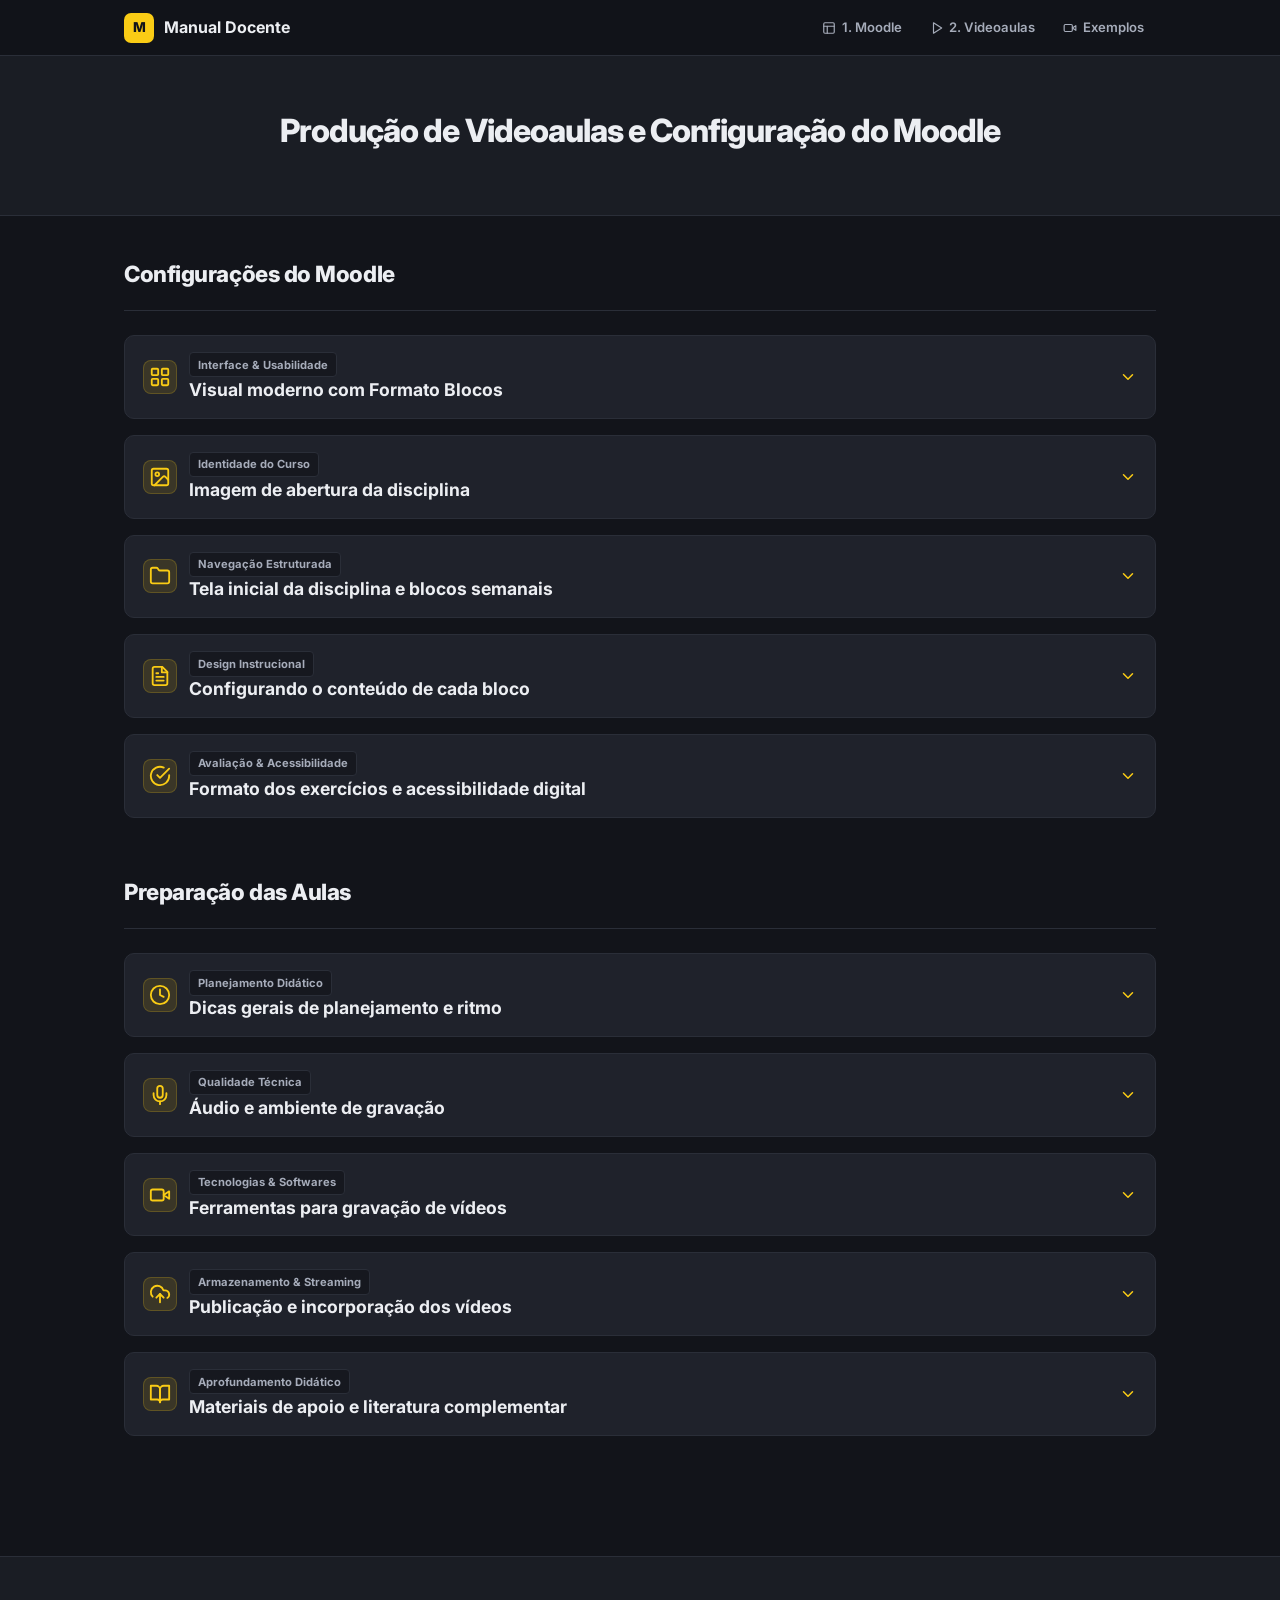
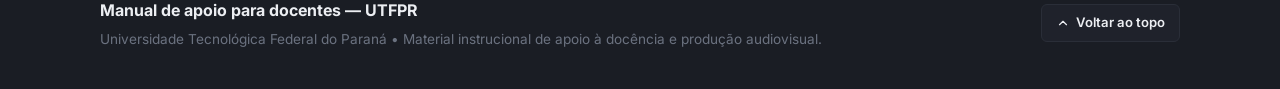
==== index.html @ f30272db "Add files via upload" ====
<!DOCTYPE html>
<html lang="pt-BR">
<head>
  <meta charset="UTF-8">
  <meta name="viewport" content="width=device-width, initial-scale=1.0">
  <title>Manual de Produção de Videoaulas e Configuração do Moodle</title>
  <link rel="preconnect" href="https://fonts.googleapis.com">
  <link href="https://fonts.googleapis.com/css2?family=Inter:wght@400;500;600;700;800&display=swap" rel="stylesheet">
  <link rel="stylesheet" href="style.css">
</head>
<body>

  <div id="progress-bar" aria-hidden="true"></div>

  <!-- Cabeçalho -->
  <header class="site-header">
    <div class="nav-container">
      <a href="#inicio" class="brand-mark">
        <div class="brand-logo-icon" aria-hidden="true">M</div>
        <span>Manual Docente</span>
      </a>
      <nav class="nav-links" aria-label="Navegação do manual">
        <a href="#secao-moodle" class="nav-btn">
          <svg width="14" height="14" viewBox="0 0 24 24" fill="none" stroke="currentColor" stroke-width="2" stroke-linecap="round" stroke-linejoin="round"><rect width="18" height="18" x="3" y="3" rx="2"/><path d="M3 9h18"/><path d="M9 21V9"/></svg>
          1. Moodle
        </a>
        <a href="#secao-aulas" class="nav-btn">
          <svg width="14" height="14" viewBox="0 0 24 24" fill="none" stroke="currentColor" stroke-width="2" stroke-linecap="round" stroke-linejoin="round"><polygon points="6 3 20 12 6 21 6 3"/></svg>
          2. Videoaulas
        </a>
        <a href="#exemplos-videos" class="nav-btn">
          <svg width="14" height="14" viewBox="0 0 24 24" fill="none" stroke="currentColor" stroke-width="2" stroke-linecap="round" stroke-linejoin="round"><path d="m22 8-6 4 6 4V8Z"/><rect width="14" height="12" x="2" y="6" rx="2"/></svg>
          Exemplos
        </a>
      </nav>
    </div>
  </header>

  <!-- Hero -->
  <section id="inicio" class="manual-hero">
    <div class="hero-inner">
      <h1 class="manual-title">Produção de Videoaulas e Configuração do Moodle</h1>
    </div>
  </section>

  <!-- Conteúdo Principal -->
  <main class="main-content">

    <!-- SEÇÃO 1: CONFIGURAÇÕES DO MOODLE -->
    <section id="secao-moodle" class="section-block">
      <header class="section-header">
        <div>
          <div class="section-title-wrap">
            <h2 class="section-title">Configurações do Moodle</h2>
          </div>
        </div>
      </header>

      <div class="cards-stack">

        <!-- Item 1.1 -->
        <article class="guideline-card" data-search="visual moderno formato blocos configurações cores layout">
          <div class="card-top">
            <div class="card-icon-box">
              <svg width="22" height="22" viewBox="0 0 24 24" fill="none" stroke="currentColor" stroke-width="2" stroke-linecap="round" stroke-linejoin="round"><rect width="7" height="7" x="3" y="3" rx="1"/><rect width="7" height="7" x="14" y="3" rx="1"/><rect width="7" height="7" x="14" y="14" rx="1"/><rect width="7" height="7" x="3" y="14" rx="1"/></svg>
            </div>
            <div class="card-header-text">
              <div class="card-meta-line">
                <span class="card-badge">Interface & Usabilidade</span>
              </div>
              <h3 class="card-heading">Visual moderno com Formato Blocos</h3>
            </div>
          </div>
          <div class="image-pair">
            <img src="moodle0a.png" alt="Exemplo de visual moderno da disciplina em formato de blocos">
            <img src="moodle0b.png" alt="Exemplo de organização visual moderna em blocos">
          </div>
          <p class="card-body-text">
            Para uma apresentação contemporânea e visualmente equilibrada, adote o formato de navegação modular por blocos temáticos:
          </p>
          <div class="breadcrumb-path">
            <span>Configurações</span>
            <span class="arrow">→</span>
            <span>Formato do Curso</span>
            <span class="arrow">→</span>
            <span>Caixa de seleção "Formato"</span>
            <span class="arrow">→</span>
            <span class="highlight-param">Formato Blocos</span>
          </div>
          <p class="card-body-text">
            Nessa tela, é possível definir a <strong>paleta de cores dos blocos</strong>, alinhando a estética à identidade visual da instituição ou área do conhecimento.
          </p>
          <img src="fortatoBlocos1.png" alt="Configuração do formato em blocos no Moodle" class="card-image">
        </article>

        <!-- Item 1.2 -->
        <article class="guideline-card" data-search="imagem abertura disciplina 720x420 pixels capa enquadramento descrição">
          <div class="card-top">
            <div class="card-icon-box">
              <svg width="22" height="22" viewBox="0 0 24 24" fill="none" stroke="currentColor" stroke-width="2" stroke-linecap="round" stroke-linejoin="round"><rect width="18" height="18" x="3" y="3" rx="2"/><circle cx="9" cy="9" r="2"/><path d="m21 15-3.086-3.086a2 2 0 0 0-2.828 0L6 21"/></svg>
            </div>
            <div class="card-header-text">
              <div class="card-meta-line">
                <span class="card-badge">Identidade do Curso</span>
              </div>
              <h3 class="card-heading">Imagem de abertura da disciplina</h3>
            </div>
          </div>
          <p class="card-body-text">
            No menu <strong>Configurações</strong>, escolha uma imagem de abertura representativa, que identificará a disciplina na listagem geral de cursos e no painel do estudante.
          </p>
          <div class="breadcrumb-path">
            <span>Menu Configurações</span>
            <span class="arrow">→</span>
            <span>Descrição</span>
            <span class="arrow">→</span>
            <span class="highlight-param">Imagem do Curso</span>
          </div>
          <p class="card-body-text">
            <strong>Dimensão de referência:</strong> <span class="highlight-param">720 × 420 pixels</span>.
          </p>
          <img src="aberturaDisciplina2.png" alt="Configuração da imagem de abertura da disciplina" class="card-image">
          <img src="descricao3.png" alt="Campo de descrição com upload de imagem" class="card-image">
          <div class="callout-box info">
            <svg class="callout-icon" width="16" height="16" viewBox="0 0 24 24" fill="none" stroke="currentColor" stroke-width="2" stroke-linecap="round" stroke-linejoin="round"><circle cx="12" cy="12" r="10"/><path d="M12 16v-4"/><path d="M12 8h.01"/></svg>
            <div>
              Após o upload, acesse a tela de entrada/painel geral de cursos para validar o enquadramento, proporção e corte visual em diferentes tamanhos de tela.
            </div>
          </div>
        </article>

        <!-- Item 1.3 -->
        <article class="guideline-card" data-search="tela inicial disciplina modo edição bloco 360x266 pixels cinza cronograma semanal">
          <div class="card-top">
            <div class="card-icon-box">
              <svg width="22" height="22" viewBox="0 0 24 24" fill="none" stroke="currentColor" stroke-width="2" stroke-linecap="round" stroke-linejoin="round"><path d="M4 20h16a2 2 0 0 0 2-2V8a2 2 0 0 0-2-2h-7.93a2 2 0 0 1-1.66-.9l-.82-1.2A2 2 0 0 0 7.93 3H4a2 2 0 0 0-2 2v13c0 1.1.9 2 2 2Z"/></svg>
            </div>
            <div class="card-header-text">
              <div class="card-meta-line">
                <span class="card-badge">Navegação Estruturada</span>
              </div>
              <h3 class="card-heading">Tela inicial da disciplina e blocos semanais</h3>
            </div>
          </div>
          <p class="card-body-text">
            Acessada pelo menu <strong>"Curso"</strong> com o <strong>modo de edição habilitado</strong>. Ao clicar na imagem ao lado do bloco, é possível selecionar um ícone pré-existente ou carregar uma arte própria via <em>"Carregar uma nova Imagem"</em>.
          </p>
          <ul class="card-body-text" style="padding-left: 1.25rem;">
            <li><strong>Dimensões para capas dos blocos:</strong> cada bloco aceita imagem customizada (<span class="highlight-param">360 × 266 pixels</span>).</li>
            <li><strong>Nomenclatura personalizada:</strong> substituir o título padrão ("Bloco 1") pelo nome do tópico (ex.: <em>Instruções Iniciais</em>, <em>Comandos Básicos</em>).</li>
          </ul>
          <img src="imagemBloco4.png" alt="Edição individual de um bloco com imagem customizada" class="card-image">
          <img src="imagemBlocosPadrao5.png" alt="Visão padrão dos blocos com imagens temáticas" class="card-image">
          <img src="imagemPrincipalInterna6.png" alt="Imagem principal interna configurada no bloco" class="card-image">
          <div class="callout-box success">
            <svg class="callout-icon" width="16" height="16" viewBox="0 0 24 24" fill="none" stroke="currentColor" stroke-width="2" stroke-linecap="round" stroke-linejoin="round"><path d="M12 22c5.523 0 10-4.477 10-10S17.523 2 12 2 2 6.477 2 12s4.477 10 10 10z"/><path d="m9 12 2 2 4-4"/></svg>
            <div>
              <strong>Visualização sob a ótica do aluno:</strong> com modo de edição desativado, blocos com liberação temporal futura aparecem em <strong>tons de cinza</strong>. Conforme as semanas avançam, o bloco torna-se colorido e disponível.
            </div>
          </div>
        </article>

        <!-- Item 1.4 -->
        <article class="guideline-card" data-search="configurando conteúdo editar bloco vídeo da semana incorporado">
          <div class="card-top">
            <div class="card-icon-box">
              <svg width="22" height="22" viewBox="0 0 24 24" fill="none" stroke="currentColor" stroke-width="2" stroke-linecap="round" stroke-linejoin="round"><path d="M14.5 2H6a2 2 0 0 0-2 2v16a2 2 0 0 0 2 2h12a2 2 0 0 0 2-2V7.5L14.5 2z"/><polyline points="14 2 14 8 20 8"/><line x1="16" x2="8" y1="13" y2="13"/><line x1="16" x2="8" y1="17" y2="17"/><line x1="10" x2="8" y1="9" y2="9"/></svg>
            </div>
            <div class="card-header-text">
              <div class="card-meta-line">
                <span class="card-badge">Design Instrucional</span>
              </div>
              <h3 class="card-heading">Configurando o conteúdo de cada bloco</h3>
            </div>
          </div>
          <p class="card-body-text">
            A inclusão de recursos e atividades segue o fluxo consolidado, acionado pelo menu <strong>"Editar Bloco"</strong>.
          </p>
          <p class="card-body-text">
            <strong>Exemplo recomendado:</strong> inserir o vídeo principal da semana com uma síntese introdutória clara. Ao clicar, o vídeo é reproduzido diretamente no ambiente.
          </p>
          <img src="configDisciplina7.png" alt="Configuração do conteúdo interno de um bloco" class="card-image">
          <div class="callout-box info">
            <svg class="callout-icon" width="16" height="16" viewBox="0 0 24 24" fill="none" stroke="currentColor" stroke-width="2" stroke-linecap="round" stroke-linejoin="round"><circle cx="12" cy="12" r="10"/><path d="M12 16v-4"/><path d="M12 8h.01"/></svg>
            <div>
              <em>Observação:</em> este modelo de organização visual é uma sugestão de design instrucional testada e validada, podendo ser adaptada às particularidades de cada ementa.
            </div>
          </div>
        </article>

        <!-- Item 1.5 -->
        <article class="guideline-card" data-search="formato exercícios correção automática acessibilidade leitores tela arrastar soltar múltipla escolha">
          <div class="card-top">
            <div class="card-icon-box">
              <svg width="22" height="22" viewBox="0 0 24 24" fill="none" stroke="currentColor" stroke-width="2" stroke-linecap="round" stroke-linejoin="round"><path d="M22 11.08V12a10 10 0 1 1-5.93-9.14"/><polyline points="22 4 12 14.01 9 11.01"/></svg>
            </div>
            <div class="card-header-text">
              <div class="card-meta-line">
                <span class="card-badge">Avaliação & Acessibilidade</span>
              </div>
              <h3 class="card-heading">Formato dos exercícios e acessibilidade digital</h3>
            </div>
          </div>
          <p class="card-body-text">
            Em turmas com elevado número de estudantes, <strong>questões com correção automática</strong> do Moodle otimizam o feedback formativo. Diversifique a tipologia:
          </p>
          <ul class="card-body-text" style="padding-left: 1.25rem;">
            <li>Múltipla escolha e resposta única;</li>
            <li>Preenchimento de lacunas e completar palavras-chave;</li>
            <li>Associação de colunas e arrastar/soltar no texto ou imagem.</li>
          </ul>
          <img src="formatoExerc8a.png" alt="Exemplo de exercício com múltipla escolha" class="card-image">
          <img src="formatoExerc8b.png" alt="Exemplo de exercício arrastar e soltar" class="card-image">
          <img src="formatoExerc8c.png" alt="Exemplo de exercício com acessibilidade" class="card-image">
          <div class="callout-box warning">
            <svg class="callout-icon" width="16" height="16" viewBox="0 0 24 24" fill="none" stroke="currentColor" stroke-width="2" stroke-linecap="round" stroke-linejoin="round"><path d="m21.73 18-8-14a2 2 0 0 0-3.48 0l-8 14A2 2 0 0 0 4 21h16a2 2 0 0 0 1.73-3Z"/><line x1="12" x2="12" y1="9" y2="13"/><line x1="12" x2="12.01" y1="17" y2="17"/></svg>
            <div>
              <strong>Atenção à acessibilidade (WCAG):</strong> leitores de tela (NVDA, JAWS) não operam adequadamente com <em>"arrastar e soltar"</em>. Para inclusão total, <strong>disponibilize sempre uma versão equivalente em múltipla escolha</strong>.
            </div>
          </div>
        </article>

      </div>
    </section>

    <!-- SEÇÃO 2: PREPARAÇÃO DAS AULAS -->
    <section id="secao-aulas" class="section-block">
      <header class="section-header">
        <div>
          <div class="section-title-wrap alt">
            <h2 class="section-title">Preparação das Aulas</h2>
          </div>
        </div>
      </header>

      <div class="cards-stack">

        <!-- Item 2.1 -->
        <article class="guideline-card" data-search="dicas gerais roteiro vídeos curtos 4 a 10 minutos 1 hora semanal avaliação duas tentativas">
          <div class="card-top">
            <div class="card-icon-box teal">
              <svg width="22" height="22" viewBox="0 0 24 24" fill="none" stroke="currentColor" stroke-width="2" stroke-linecap="round" stroke-linejoin="round"><circle cx="12" cy="12" r="10"/><polyline points="12 6 12 12 16 14"/></svg>
            </div>
            <div class="card-header-text">
              <div class="card-meta-line">
                <span class="card-badge">Planejamento Didático</span>
              </div>
              <h3 class="card-heading">Dicas gerais de planejamento e ritmo</h3>
            </div>
          </div>
          <p class="card-body-text">
            O sucesso da videoaula decorre da clareza da mensagem e do respeito ao tempo cognitivo do aluno:
          </p>
          <ul class="card-body-text" style="padding-left: 1.25rem;">
            <li><strong>Roteirização prévia:</strong> elabore um roteiro sintético com os tópicos-chave antes de gravar.</li>
            <li><strong>Fracionamento (microlearning):</strong> blocos curtos de <span class="highlight-param">4 a 10 minutos</span> cada.</li>
            <li><strong>Teto semanal:</strong> evite ultrapassar <strong>1 hora total de vídeo por semana</strong>. Volumes exagerados geram sobrecarga e abandono.</li>
            <li><strong>Estratégia avaliativa:</strong> <em>Atividades Semanais (AS)</em> ao longo das 8 ou 9 semanas, com <span class="highlight-param">duas tentativas</span>.</li>
          </ul>
          <div class="callout-box warning">
            <svg class="callout-icon" width="16" height="16" viewBox="0 0 24 24" fill="none" stroke="currentColor" stroke-width="2" stroke-linecap="round" stroke-linejoin="round"><circle cx="12" cy="12" r="10"/><line x1="12" x2="12" y1="8" y2="12"/><line x1="12" x2="12.01" y1="16" y2="16"/></svg>
            <div>
              <strong>Perfil pós-graduação:</strong> construa enunciados objetivos, sem "pegadinhas". Avaliações excessivamente punitivas elevam a evasão.
            </div>
          </div>
        </article>

        <!-- Item 2.2 -->
        <article class="guideline-card" data-search="áudio ambiente gravação microfone ruído eco teste legibilidade velocidade fala">
          <div class="card-top">
            <div class="card-icon-box teal">
              <svg width="22" height="22" viewBox="0 0 24 24" fill="none" stroke="currentColor" stroke-width="2" stroke-linecap="round" stroke-linejoin="round"><path d="M12 2a3 3 0 0 0-3 3v7a3 3 0 0 0 6 0V5a3 3 0 0 0-3-3Z"/><path d="M19 10v2a7 7 0 0 1-14 0v-2"/><line x1="12" x2="12" y1="19" y2="22"/></svg>
            </div>
            <div class="card-header-text">
              <div class="card-meta-line">
                <span class="card-badge">Qualidade Técnica</span>
              </div>
              <h3 class="card-heading">Áudio e ambiente de gravação</h3>
            </div>
          </div>
          <p class="card-body-text">
            O <strong>áudio é o elemento mais crítico</strong>: recursos visuais simples com voz cristalina oferecem excelente aprendizado, enquanto imagem em alta resolução com áudio ruidoso torna a aula improdutiva.
          </p>
          <div class="callout-box info">
            <svg class="callout-icon" width="16" height="16" viewBox="0 0 24 24" fill="none" stroke="currentColor" stroke-width="2" stroke-linecap="round" stroke-linejoin="round"><polyline points="9 11 12 14 22 4"/><path d="M21 12v7a2 2 0 0 1-2 2H5a2 2 0 0 1-2-2V5a2 2 0 0 1 2-2h11"/></svg>
            <div>
              <strong>Protocolo do Vídeo de Teste (1 min):</strong> antes de gravar, faça um teste e avalie com fones:
              <div style="margin-top: 0.4rem; display: flex; flex-wrap: wrap; gap: 0.35rem;">
                <span class="card-badge">Volume da voz</span>
                <span class="card-badge">Ausência de ruídos</span>
                <span class="card-badge">Sensibilidade do mic</span>
                <span class="card-badge">Legibilidade do código</span>
                <span class="card-badge">Tamanho das fontes</span>
                <span class="card-badge">Resolução</span>
                <span class="card-badge">Velocidade da fala</span>
              </div>
            </div>
          </div>
          <p class="card-body-text" style="margin-top: 0.85rem;">
            Escolha locais silenciosos, evitando cômodos vazios com eco. Um bom <strong>microfone dedicado</strong> eleva expressivamente a qualidade.
          </p>
        </article>

        <!-- Item 2.3 -->
        <article class="guideline-card" data-search="ferramentas gravação obs studio loom clipchamp zoom videoscribe exemplos vídeos youtube">
          <div class="card-top">
            <div class="card-icon-box teal">
              <svg width="22" height="22" viewBox="0 0 24 24" fill="none" stroke="currentColor" stroke-width="2" stroke-linecap="round" stroke-linejoin="round"><path d="m22 8-6 4 6 4V8Z"/><rect width="14" height="12" x="2" y="6" rx="2"/></svg>
            </div>
            <div class="card-header-text">
              <div class="card-meta-line">
                <span class="card-badge">Tecnologias & Softwares</span>
              </div>
              <h3 class="card-heading">Ferramentas para gravação de vídeos</h3>
            </div>
          </div>
          <p class="card-body-text">
            <strong>OBS Studio (Recomendação Principal):</strong> solução padrão da indústria para gravação de alta performance — tela, webcam com recorte e áudio sincronizados. Software <em>livre, gratuito e multiplataforma</em>.
          </p>
          <p class="card-body-text"><strong>Alternativas úteis:</strong></p>
          <ul class="card-body-text" style="padding-left: 1.25rem;">
            <li><strong>Loom:</strong> gravações curtas e compartilhamento rápido via link;</li>
            <li><strong>Clipchamp:</strong> gravação direta de tela e edição ágil (Windows);</li>
            <li><strong>Zoom / MS Teams:</strong> gravações pontuais usando salas individuais;</li>
            <li><strong>VideoScribe:</strong> animações didáticas no formato "whiteboard".</li>
          </ul>

          <!-- Sub-bloco: Exemplos de Vídeos -->
          <div id="exemplos-videos" class="video-subblock">
            <div class="video-subblock-header">
              <h4 class="video-subblock-title">
                <svg width="18" height="18" viewBox="0 0 24 24" fill="none" stroke="currentColor" stroke-width="2" stroke-linecap="round" stroke-linejoin="round"><polygon points="23 7 16 12 23 17 23 7"/><rect width="15" height="14" x="1" y="5" rx="2"/></svg>
                Exemplos de Vídeos
              </h4>
              <span class="card-badge">Demonstrações no YouTube</span>
            </div>

            <div class="video-grid">
              <div class="video-card">
                <div class="video-embed">
                  <video src="Exemplo de aula com OBS Studio.mp4" poster="maxresdefault.webp" controls preload="metadata"></video>
                </div>
                <div class="video-card-body">
                  <div>
                    <h5 class="video-card-name">Exemplo de vídeo criado com o OBS</h5>
                    <p class="video-card-desc">Demonstração de captura simultânea de slides, câmera em primeiro plano e áudio equalizado.</p>
                  </div>
                </div>
              </div>

              <div class="video-card">
                <div class="video-embed">
                  <video src="DL - M01 - A02 - Problema e EstruturaG.mp4" poster="I-NET-Icon-MoodleSize4_jro.png" controls preload="metadata"></video>
                </div>
                <div class="video-card-body">
                  <div>
                    <h5 class="video-card-name">Exemplo de vídeo criado com VideoScribe</h5>
                    <p class="video-card-desc">Animações didáticas no formato "whiteboard" produzidas com o VideoScribe.</p>
                  </div>
                </div>
              </div>
            </div>
          </div>
        </article>

        <!-- Item 2.4 -->
        <article class="guideline-card" data-search="publicação vídeos moodle 128 mb youtube não listado incorporar embed títulos padronizados">
          <div class="card-top">
            <div class="card-icon-box teal">
              <svg width="22" height="22" viewBox="0 0 24 24" fill="none" stroke="currentColor" stroke-width="2" stroke-linecap="round" stroke-linejoin="round"><path d="M4 14.899A7 7 0 1 1 15.71 8h1.79a4.5 4.5 0 0 1 2.5 8.242"/><path d="M12 12v9"/><path d="m16 16-4-4-4 4"/></svg>
            </div>
            <div class="card-header-text">
              <div class="card-meta-line">
                <span class="card-badge">Armazenamento & Streaming</span>
              </div>
              <h3 class="card-heading">Publicação e incorporação dos vídeos</h3>
            </div>
          </div>
          <p class="card-body-text">Duas vias complementares de armazenamento:</p>
          <ul class="card-body-text" style="padding-left: 1.25rem;">
            <li><strong>Diretamente no Moodle:</strong> arquivos <span class="highlight-param">.mp4</span> com limite de até <span class="highlight-param">128 MB</span>.</li>
            <li><strong>No YouTube (conta institucional):</strong> configure a visibilidade como <span class="highlight-param">"Não listado"</span> (Unlisted). O vídeo fica restrito a quem possuir o link.</li>
          </ul>
          <div class="callout-box success">
            <svg class="callout-icon" width="16" height="16" viewBox="0 0 24 24" fill="none" stroke="currentColor" stroke-width="2" stroke-linecap="round" stroke-linejoin="round"><polyline points="20 6 9 17 4 12"/></svg>
            <div>
              <strong>Incorporação Direta (Embed):</strong> publique no YouTube e insira a URL de mídia no Moodle. O reprodutor fica dentro da sala virtual, sem redirecionamento.
            </div>
          </div>
          <p class="card-body-text" style="margin-top: 0.75rem;">
            <em>Padronização:</em> adote títulos homogêneos (ex.: <code>[NomeDisciplina] Sem01 — Aula 02: Fundamentos</code>).
          </p>
        </article>

        <!-- Item 2.5 -->
        <article class="guideline-card" data-search="materiais de apoio slides apostilas datasets tutoriais documentação complementar">
          <div class="card-top">
            <div class="card-icon-box teal">
              <svg width="22" height="22" viewBox="0 0 24 24" fill="none" stroke="currentColor" stroke-width="2" stroke-linecap="round" stroke-linejoin="round"><path d="M2 3h6a4 4 0 0 1 4 4v14a3 3 0 0 0-3-3H2z"/><path d="M22 3h-6a4 4 0 0 0-4 4v14a3 3 0 0 1 3-3h7z"/></svg>
            </div>
            <div class="card-header-text">
              <div class="card-meta-line">
                <span class="card-badge">Aprofundamento Didático</span>
              </div>
              <h3 class="card-heading">Materiais de apoio e literatura complementar</h3>
            </div>
          </div>
          <p class="card-body-text">
            A videoaula é o ponto de partida. Para consolidação do conhecimento e autonomia de pesquisa, disponibilize materiais integrados ao bloco semanal:
          </p>
          <div class="resources-grid">
            <div class="resource-item">
              <strong>Apresentações e Textos</strong>
              <p>Slides em PDF, apostilas e notas de aula preparadas pelo docente.</p>
            </div>
            <div class="resource-item">
              <strong>Documentação Oficial</strong>
              <p>Manuais técnicos, links para bibliotecas de software e guias de boas práticas.</p>
            </div>
            <div class="resource-item">
              <strong>Recursos Práticos</strong>
              <p>Tutoriais com passo a passo, repositórios com código-fonte e datasets reais.</p>
            </div>
            <div class="resource-item">
              <strong>Conteúdo Complementar</strong>
              <p>Artigos científicos, referências bibliográficas e vídeos extras opcionais.</p>
            </div>
          </div>
        </article>

      </div>
    </section>

  </main>

  <!-- Rodapé -->
  <footer class="site-footer">
    <div class="footer-container">
      <div>
        <p class="footer-brand">Manual de apoio para docentes — UTFPR</p>
        <p class="footer-note">
          Universidade Tecnológica Federal do Paraná • Material instrucional de apoio à docência e produção audiovisual.
        </p>
      </div>
      <a href="#inicio" class="btn-top">
        <svg width="14" height="14" viewBox="0 0 24 24" fill="none" stroke="currentColor" stroke-width="2" stroke-linecap="round" stroke-linejoin="round"><polyline points="18 15 12 9 6 15"/></svg>
        Voltar ao topo
      </a>
    </div>
  </footer>

  <script src="script.js"></script>
</body>
</html>
---- style.css ----
/* ============================================
   Manual Docente UTFPR — Tema Escuro (Simplificado)
   ============================================ */

/* --- Paleta Única: neutros + 1 acento --- */
:root {
  --bg-body: #12141a;
  --bg-surface: #1a1d24;
  --bg-card: #1f222b;
  --bg-card-hover: #262a34;
  --bg-inset: #16181f;

  --border: #2a2e38;

  --text-primary: #eceef2;
  --text-secondary: #a6acba;
  --text-muted: #6b7280;

  --accent: #facc15;
  --accent-hover: #fde047;
  --accent-muted: rgba(250, 204, 21, 0.12);

  --radius: 10px;
  --radius-sm: 6px;
}

*, *::before, *::after {
  box-sizing: border-box;
}

html {
  scroll-behavior: smooth;
}

body {
  margin: 0;
  padding: 0;
  background-color: var(--bg-body);
  color: var(--text-primary);
  font-family: 'Inter', system-ui, -apple-system, "Segoe UI", Roboto, sans-serif;
  line-height: 1.65;
  -webkit-font-smoothing: antialiased;
}

a {
  color: var(--accent);
  text-decoration: none;
}

img {
  max-width: 100%;
  height: auto;
  display: block;
}

/* --- Barra de Progresso --- */
#progress-bar {
  position: fixed;
  top: 0;
  left: 0;
  height: 3px;
  width: 0%;
  background: var(--accent);
  z-index: 1000;
  transition: width 0.1s ease-out;
}

/* --- Cabeçalho --- */
.site-header {
  position: sticky;
  top: 0;
  background: rgba(18, 20, 26, 0.92);
  backdrop-filter: blur(12px);
  -webkit-backdrop-filter: blur(12px);
  border-bottom: 1px solid var(--border);
  z-index: 900;
}

.nav-container {
  max-width: 1080px;
  margin: 0 auto;
  padding: 0.65rem 1.5rem;
  display: flex;
  align-items: center;
  justify-content: space-between;
  gap: 1rem;
}

.brand-mark {
  display: flex;
  align-items: center;
  gap: 0.6rem;
  text-decoration: none;
  color: var(--text-primary);
  font-weight: 700;
  font-size: 1rem;
}

.brand-logo-icon {
  width: 30px;
  height: 30px;
  background: var(--accent);
  color: #12141a;
  border-radius: 7px;
  display: flex;
  align-items: center;
  justify-content: center;
  font-size: 0.85rem;
  font-weight: 800;
}

.nav-links {
  display: flex;
  align-items: center;
  gap: 0.25rem;
}

.nav-btn {
  padding: 0.4rem 0.75rem;
  font-size: 0.82rem;
  font-weight: 600;
  color: var(--text-secondary);
  text-decoration: none;
  border-radius: var(--radius-sm);
  transition: all 0.2s ease;
  display: inline-flex;
  align-items: center;
  gap: 0.35rem;
  white-space: nowrap;
}

.nav-btn:hover {
  color: var(--text-primary);
  background-color: var(--bg-card-hover);
}

.nav-btn.active {
  color: var(--accent);
  background-color: var(--accent-muted);
}

/* --- Hero --- */
.manual-hero {
  background: var(--bg-surface);
  border-bottom: 1px solid var(--border);
  padding: 3.5rem 1.5rem 3rem;
  text-align: center;
}

.hero-inner {
  max-width: 820px;
  margin: 0 auto;
}

.hero-badge-group {
  display: flex;
  justify-content: center;
  gap: 0.5rem;
  margin-bottom: 1.5rem;
  flex-wrap: wrap;
}

.pill-badge {
  display: inline-flex;
  align-items: center;
  gap: 0.3rem;
  padding: 0.3rem 0.8rem;
  border-radius: 9999px;
  font-size: 0.75rem;
  font-weight: 700;
  letter-spacing: 0.03em;
  text-transform: uppercase;
  background-color: var(--accent-muted);
  color: var(--accent);
  border: 1px solid rgba(250, 204, 21, 0.25);
}

.manual-title {
  font-size: clamp(1.4rem, 3.2vw, 2rem);
  font-weight: 800;
  color: var(--text-primary);
  line-height: 1.2;
  margin: 0 0 1rem;
  letter-spacing: -0.03em;
}

.manual-subtitle {
  font-size: 1.05rem;
  color: var(--text-secondary);
  margin: 0 0 1.5rem;
  font-weight: 400;
  max-width: 700px;
  margin-left: auto;
  margin-right: auto;
  line-height: 1.6;
}

.manual-summary {
  background: var(--bg-card);
  border: 1px solid var(--border);
  border-left: 3px solid var(--accent);
  padding: 1rem 1.25rem;
  border-radius: var(--radius);
  text-align: left;
  font-size: 0.9rem;
  color: var(--text-secondary);
}

.manual-summary strong {
  color: var(--text-primary);
}

/* --- Conteúdo Principal --- */
.main-content {
  max-width: 1080px;
  margin: 0 auto;
  padding: 2.5rem 1.5rem 4rem;
}

/* --- Seções --- */
.section-block {
  margin-bottom: 3.5rem;
  scroll-margin-top: 4.5rem;
}

.section-header {
  margin-bottom: 1.5rem;
  padding-bottom: 0.75rem;
  border-bottom: 1px solid var(--border);
}

.section-title-wrap {
  display: flex;
  align-items: center;
  gap: 0.65rem;
  margin-bottom: 0.35rem;
}

.section-num-tag {
  background: var(--accent-muted);
  color: var(--accent);
  font-weight: 800;
  font-size: 0.75rem;
  padding: 0.25rem 0.6rem;
  border-radius: var(--radius-sm);
  letter-spacing: 0.5px;
  border: 1px solid rgba(250, 204, 21, 0.2);
}

.section-title {
  font-size: 1.4rem;
  font-weight: 800;
  color: var(--text-primary);
  margin: 0;
  letter-spacing: -0.02em;
}

.section-desc {
  font-size: 0.9rem;
  color: var(--text-muted);
  margin: 0.3rem 0 0;
}

/* --- Cards --- */
.cards-stack {
  display: flex;
  flex-direction: column;
  gap: 1rem;
}

.guideline-card {
  background: var(--bg-card);
  border: 1px solid var(--border);
  border-radius: var(--radius);
  padding: 1rem 1.15rem;
  transition: all 0.2s ease;
  position: relative;
}

.guideline-card:hover {
  background-color: var(--bg-card-hover);
}

/* --- Accordeon (abrindo/fechando no clique) --- */
.guideline-card .card-top {
  cursor: pointer;
}

.guideline-card .card-top .card-toggle-icon {
  margin-left: auto;
  flex-shrink: 0;
  color: var(--accent);
  transition: transform 0.2s ease;
  align-self: center;
}

.guideline-card.is-open .card-top .card-toggle-icon {
  transform: rotate(180deg);
}

.guideline-card .card-collapsible {
  display: none;
}

.guideline-card.is-open .card-collapsible {
  display: block;
}

.card-top {
  display: flex;
  align-items: center;
  gap: 0.75rem;
  margin-bottom: 0;
}

.card-icon-box {
  width: 34px;
  height: 34px;
  border-radius: 8px;
  display: flex;
  align-items: center;
  justify-content: center;
  flex-shrink: 0;
  background: var(--accent-muted);
  color: var(--accent);
  border: 1px solid rgba(250, 204, 21, 0.2);
}

.card-header-text {
  flex: 1;
}

.card-meta-line {
  display: flex;
  align-items: center;
  gap: 0.5rem;
  margin-bottom: 0.1rem;
  flex-wrap: wrap;
}

.item-counter {
  font-size: 0.7rem;
  font-weight: 800;
  text-transform: uppercase;
  letter-spacing: 0.06em;
  color: var(--text-muted);
}

.card-badge {
  font-size: 0.7rem;
  font-weight: 700;
  padding: 0.15rem 0.5rem;
  border-radius: 4px;
  background: var(--bg-inset);
  color: var(--text-secondary);
  border: 1px solid var(--border);
}

.card-heading {
  font-size: 1.1rem;
  font-weight: 700;
  color: var(--text-primary);
  margin: 0;
  line-height: 1.3;
}

.card-body-text {
  color: var(--text-secondary);
  font-size: 0.92rem;
  line-height: 1.7;
  margin: 0 0 0.85rem;
}

.card-body-text:last-child {
  margin-bottom: 0;
}

.card-body-text strong {
  color: var(--text-primary);
}

.card-body-text ul {
  padding-left: 1.25rem;
  margin-top: 0.4rem;
  color: var(--text-secondary);
}

.card-body-text li {
  margin-bottom: 0.35rem;
}

/* --- Breadcrumb --- */
.breadcrumb-path {
  display: inline-flex;
  align-items: center;
  gap: 0.35rem;
  padding: 0.35rem 0.7rem;
  background: var(--bg-inset);
  border: 1px solid var(--border);
  border-radius: var(--radius-sm);
  font-size: 0.82rem;
  font-weight: 600;
  color: var(--text-secondary);
  margin: 0.5rem 0 0.75rem;
  flex-wrap: wrap;
}

.breadcrumb-path span.arrow {
  color: var(--text-muted);
  font-weight: 400;
}

.highlight-param {
  display: inline-block;
  font-family: ui-monospace, SFMono-Regular, Menlo, Monaco, Consolas, monospace;
  font-size: 0.82rem;
  font-weight: 600;
  background-color: var(--accent-muted);
  color: var(--accent);
  padding: 0.1rem 0.4rem;
  border-radius: 4px;
  border: 1px solid rgba(250, 204, 21, 0.2);
}

/* --- Callouts (um único estilo) --- */
.callout-box {
  border-radius: var(--radius);
  padding: 0.85rem 1rem;
  margin-top: 0.85rem;
  font-size: 0.85rem;
  display: flex;
  align-items: flex-start;
  gap: 0.65rem;
  line-height: 1.6;
  background-color: var(--bg-inset);
  border: 1px solid var(--border);
  border-left: 3px solid var(--accent);
  color: var(--text-secondary);
}

.callout-box strong {
  color: var(--text-primary);
}

.callout-icon {
  flex-shrink: 0;
  margin-top: 2px;
  color: var(--accent);
}

/* --- Imagens nos Cards --- */
.card-image {
  width: 100%;
  border-radius: var(--radius-sm);
  border: 1px solid var(--border);
  margin: 0.85rem 0;
}

/* --- Duas imagens lado a lado --- */
.image-pair {
  display: grid;
  grid-template-columns: 1fr 1fr;
  gap: 0.85rem;
  margin: 0.85rem 0;
}

.image-pair img {
  width: 100%;
  border-radius: var(--radius-sm);
  border: 1px solid var(--border);
}

@media (max-width: 768px) {
  .image-pair {
    grid-template-columns: 1fr;
  }
}

/* --- Vídeos --- */
.video-subblock {
  background: var(--bg-inset);
  border: 1px solid var(--border);
  border-radius: var(--radius);
  padding: 1.25rem;
  margin-top: 1.25rem;
}

.video-subblock-header {
  display: flex;
  align-items: center;
  justify-content: space-between;
  margin-bottom: 1rem;
  flex-wrap: wrap;
  gap: 0.5rem;
}

.video-subblock-title {
  font-size: 1rem;
  font-weight: 700;
  color: var(--text-primary);
  display: flex;
  align-items: center;
  gap: 0.5rem;
  margin: 0;
}

.video-grid {
  display: grid;
  grid-template-columns: repeat(auto-fit, minmax(280px, 1fr));
  gap: 0.85rem;
}

.video-card {
  background: var(--bg-card);
  border: 1px solid var(--border);
  border-radius: var(--radius);
  overflow: hidden;
  display: flex;
  flex-direction: column;
  transition: all 0.2s ease;
}

.video-card:hover {
  background-color: var(--bg-card-hover);
}

.video-embed {
  position: relative;
  padding-top: 56.25%;
  background: #0e1015;
}

.video-embed iframe,
.video-embed video {
  position: absolute;
  top: 0;
  left: 0;
  width: 100%;
  height: 100%;
  border: 0;
  background: #000;
}

.video-card-body {
  padding: 1rem;
  display: flex;
  flex-direction: column;
  flex: 1;
  gap: 0.85rem;
}

.video-card-name {
  font-size: 0.9rem;
  font-weight: 700;
  color: var(--text-primary);
  margin: 0 0 0.3rem;
  line-height: 1.35;
}

.video-card-desc {
  font-size: 0.82rem;
  color: var(--text-muted);
  margin: 0;
  line-height: 1.5;
}

/* --- Rodapé --- */
.site-footer {
  background: var(--bg-surface);
  color: var(--text-muted);
  padding: 2.5rem 1.5rem;
  border-top: 1px solid var(--border);
  font-size: 0.85rem;
}

.footer-container {
  max-width: 1080px;
  margin: 0 auto;
  display: flex;
  align-items: center;
  justify-content: space-between;
  gap: 1.5rem;
  flex-wrap: wrap;
}

.footer-brand {
  font-size: 1rem;
  font-weight: 700;
  color: var(--text-primary);
  margin: 0 0 0.35rem;
}

.footer-note {
  margin: 0;
  line-height: 1.5;
}

.btn-top {
  background: var(--bg-card);
  color: var(--text-primary);
  border: 1px solid var(--border);
  padding: 0.45rem 0.9rem;
  border-radius: var(--radius-sm);
  font-size: 0.82rem;
  font-weight: 600;
  text-decoration: none;
  display: inline-flex;
  align-items: center;
  gap: 0.35rem;
  transition: background 0.2s ease;
}

.btn-top:hover {
  background: var(--bg-card-hover);
  color: var(--text-primary);
}

/* --- Utilitários --- */
.visually-hidden {
  position: absolute;
  width: 1px;
  height: 1px;
  padding: 0;
  margin: -1px;
  overflow: hidden;
  clip: rect(0, 0, 0, 0);
  white-space: nowrap;
  border: 0;
}

/* --- Grid de Recursos --- */
.resources-grid {
  display: grid;
  grid-template-columns: repeat(auto-fit, minmax(230px, 1fr));
  gap: 0.65rem;
  margin-top: 0.85rem;
}

.resource-item {
  background: var(--bg-inset);
  border: 1px solid var(--border);
  border-radius: var(--radius-sm);
  padding: 0.75rem;
}

.resource-item strong {
  color: var(--text-primary);
  font-size: 0.85rem;
}

.resource-item p {
  font-size: 0.82rem;
  color: var(--text-muted);
  margin: 0.25rem 0 0;
  line-height: 1.5;
}

/* --- Responsividade --- */
@media (max-width: 768px) {
  .manual-hero {
    padding: 2.5rem 1rem 2rem;
  }

  .nav-links {
    overflow-x: auto;
    width: 100%;
    padding-bottom: 0.2rem;
  }

  .card-top {
    flex-direction: column;
    align-items: flex-start;
  }

  .video-grid {
    grid-template-columns: 1fr;
  }

  .footer-container {
    flex-direction: column;
    align-items: flex-start;
  }
}
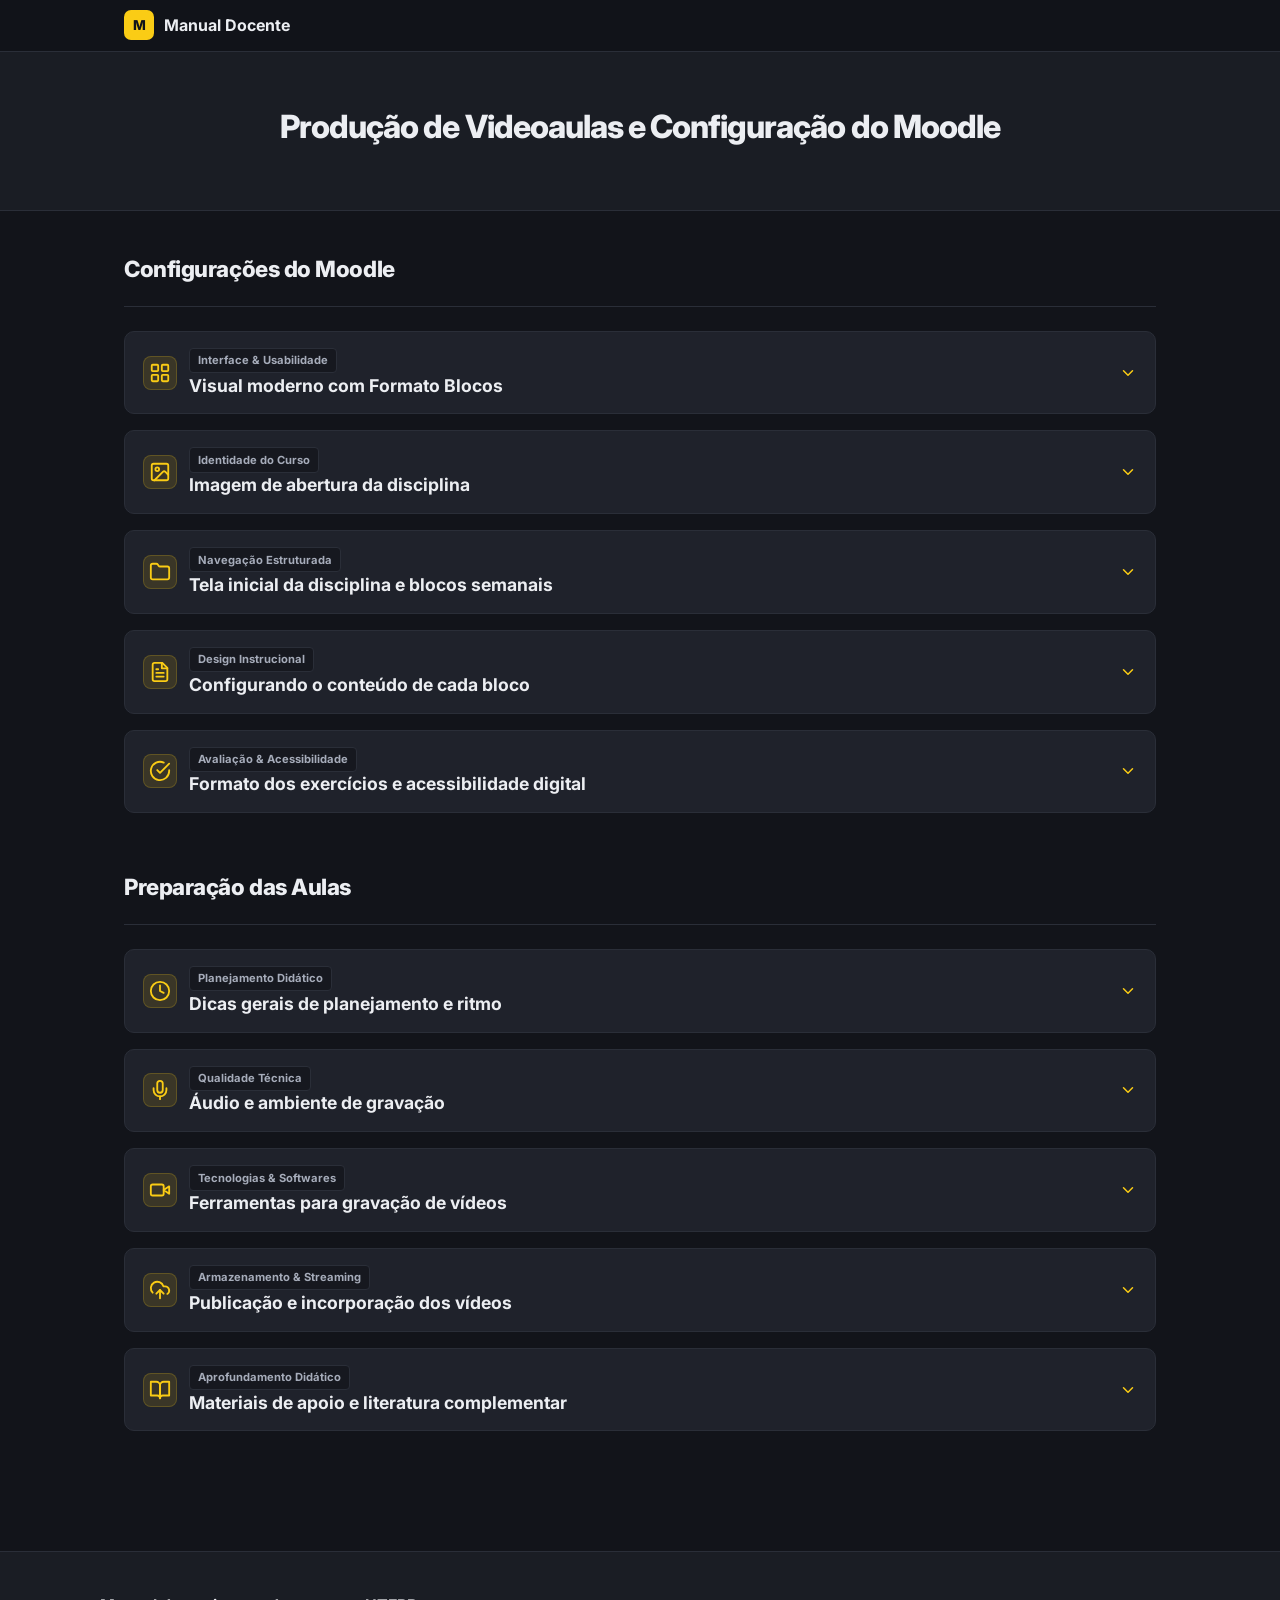
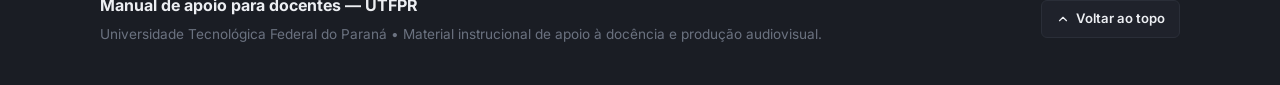
==== commit 6f9a1197: "Add files via upload" ====
--- a/index.html
+++ b/index.html
@@ -19,20 +19,6 @@
         <div class="brand-logo-icon" aria-hidden="true">M</div>
         <span>Manual Docente</span>
       </a>
-      <nav class="nav-links" aria-label="Navegação do manual">
-        <a href="#secao-moodle" class="nav-btn">
-          <svg width="14" height="14" viewBox="0 0 24 24" fill="none" stroke="currentColor" stroke-width="2" stroke-linecap="round" stroke-linejoin="round"><rect width="18" height="18" x="3" y="3" rx="2"/><path d="M3 9h18"/><path d="M9 21V9"/></svg>
-          1. Moodle
-        </a>
-        <a href="#secao-aulas" class="nav-btn">
-          <svg width="14" height="14" viewBox="0 0 24 24" fill="none" stroke="currentColor" stroke-width="2" stroke-linecap="round" stroke-linejoin="round"><polygon points="6 3 20 12 6 21 6 3"/></svg>
-          2. Videoaulas
-        </a>
-        <a href="#exemplos-videos" class="nav-btn">
-          <svg width="14" height="14" viewBox="0 0 24 24" fill="none" stroke="currentColor" stroke-width="2" stroke-linecap="round" stroke-linejoin="round"><path d="m22 8-6 4 6 4V8Z"/><rect width="14" height="12" x="2" y="6" rx="2"/></svg>
-          Exemplos
-        </a>
-      </nav>
     </div>
   </header>
 
@@ -76,7 +62,7 @@
             <img src="moodle0b.png" alt="Exemplo de organização visual moderna em blocos">
           </div>
           <p class="card-body-text">
-            Para uma apresentação contemporânea e visualmente equilibrada, adote o formato de navegação modular por blocos temáticos:
+            Para deixar o visual moderno e equilibrado, use a navegação por blocos temáticos:
           </p>
           <div class="breadcrumb-path">
             <span>Configurações</span>
@@ -88,7 +74,7 @@
             <span class="highlight-param">Formato Blocos</span>
           </div>
           <p class="card-body-text">
-            Nessa tela, é possível definir a <strong>paleta de cores dos blocos</strong>, alinhando a estética à identidade visual da instituição ou área do conhecimento.
+            Aqui você pode definir a <strong>cor dos blocos</strong>, deixando alinhado com a identidade visual da instituição ou da área do conhecimento.
           </p>
           <img src="fortatoBlocos1.png" alt="Configuração do formato em blocos no Moodle" class="card-image">
         </article>
@@ -107,7 +93,7 @@
             </div>
           </div>
           <p class="card-body-text">
-            No menu <strong>Configurações</strong>, escolha uma imagem de abertura representativa, que identificará a disciplina na listagem geral de cursos e no painel do estudante.
+            No menu <strong>Configurações</strong>, escolha uma imagem de abertura que combine com a disciplina — ela ajuda a identificação na listagem de cursos e no painel do estudante.
           </p>
           <div class="breadcrumb-path">
             <span>Menu Configurações</span>
@@ -124,7 +110,7 @@
           <div class="callout-box info">
             <svg class="callout-icon" width="16" height="16" viewBox="0 0 24 24" fill="none" stroke="currentColor" stroke-width="2" stroke-linecap="round" stroke-linejoin="round"><circle cx="12" cy="12" r="10"/><path d="M12 16v-4"/><path d="M12 8h.01"/></svg>
             <div>
-              Após o upload, acesse a tela de entrada/painel geral de cursos para validar o enquadramento, proporção e corte visual em diferentes tamanhos de tela.
+              Após o upload, confira na tela de entrada/painel de cursos se o enquadramento, proporção e corte ficaram bons em diferentes tamanhos de tela.
             </div>
           </div>
         </article>
@@ -143,19 +129,20 @@
             </div>
           </div>
           <p class="card-body-text">
-            Acessada pelo menu <strong>"Curso"</strong> com o <strong>modo de edição habilitado</strong>. Ao clicar na imagem ao lado do bloco, é possível selecionar um ícone pré-existente ou carregar uma arte própria via <em>"Carregar uma nova Imagem"</em>.
+            Acessada pelo menu <strong>"Curso"</strong> com o <strong>modo de edição habilitado</strong>. Clicando na imagem ao lado do bloco, dá para escolher um ícone pronto ou carregar uma arte sua via <em>"Carregar uma nova Imagem"</em>.
           </p>
           <ul class="card-body-text" style="padding-left: 1.25rem;">
-            <li><strong>Dimensões para capas dos blocos:</strong> cada bloco aceita imagem customizada (<span class="highlight-param">360 × 266 pixels</span>).</li>
-            <li><strong>Nomenclatura personalizada:</strong> substituir o título padrão ("Bloco 1") pelo nome do tópico (ex.: <em>Instruções Iniciais</em>, <em>Comandos Básicos</em>).</li>
+            <li><strong>Tamanho das capas dos blocos:</strong> cada bloco aceita uma imagem customizada (<span class="highlight-param">360 × 266 pixels</span>).</li>
+            <li><strong>Nomes personalizados:</strong> troque o título padrão ("Bloco 1") pelo nome do tópico (ex.: <em>Instruções Iniciais</em>, <em>Comandos Básicos</em>).</li>
           </ul>
           <img src="imagemBloco4.png" alt="Edição individual de um bloco com imagem customizada" class="card-image">
           <img src="imagemBlocosPadrao5.png" alt="Visão padrão dos blocos com imagens temáticas" class="card-image">
           <img src="imagemPrincipalInterna6.png" alt="Imagem principal interna configurada no bloco" class="card-image">
+          <img src="imagemNaoEdicao7b.png" alt="Blocos visualizados sem o modo de edição" class="card-image">
           <div class="callout-box success">
             <svg class="callout-icon" width="16" height="16" viewBox="0 0 24 24" fill="none" stroke="currentColor" stroke-width="2" stroke-linecap="round" stroke-linejoin="round"><path d="M12 22c5.523 0 10-4.477 10-10S17.523 2 12 2 2 6.477 2 12s4.477 10 10 10z"/><path d="m9 12 2 2 4-4"/></svg>
             <div>
-              <strong>Visualização sob a ótica do aluno:</strong> com modo de edição desativado, blocos com liberação temporal futura aparecem em <strong>tons de cinza</strong>. Conforme as semanas avançam, o bloco torna-se colorido e disponível.
+              <strong>Vendo pelo lado do aluno:</strong> com o modo de edição desativado, os blocos que ainda liberam no futuro aparecem em <strong>tons de cinza</strong>. Conforme as semanas avançam, o bloco fica colorido e disponível.
             </div>
           </div>
         </article>
@@ -174,16 +161,16 @@
             </div>
           </div>
           <p class="card-body-text">
-            A inclusão de recursos e atividades segue o fluxo consolidado, acionado pelo menu <strong>"Editar Bloco"</strong>.
-          </p>
-          <p class="card-body-text">
-            <strong>Exemplo recomendado:</strong> inserir o vídeo principal da semana com uma síntese introdutória clara. Ao clicar, o vídeo é reproduzido diretamente no ambiente.
+            Para incluir recursos e atividades, use o menu <strong>"Editar Bloco"</strong>.
+          </p>
+          <p class="card-body-text">
+            <strong>Exemplo recomendado:</strong> colocar o vídeo principal da semana com um resumo introdutório claro. Clicando nele, o vídeo toca direto na plataforma.
           </p>
           <img src="configDisciplina7.png" alt="Configuração do conteúdo interno de um bloco" class="card-image">
           <div class="callout-box info">
             <svg class="callout-icon" width="16" height="16" viewBox="0 0 24 24" fill="none" stroke="currentColor" stroke-width="2" stroke-linecap="round" stroke-linejoin="round"><circle cx="12" cy="12" r="10"/><path d="M12 16v-4"/><path d="M12 8h.01"/></svg>
             <div>
-              <em>Observação:</em> este modelo de organização visual é uma sugestão de design instrucional testada e validada, podendo ser adaptada às particularidades de cada ementa.
+              <em>Observação:</em> esse modelo de organização é uma sugestão que já foi testada e validada, mas pode ser adaptado à realidade de cada disciplina.
             </div>
           </div>
         </article>
@@ -202,7 +189,7 @@
             </div>
           </div>
           <p class="card-body-text">
-            Em turmas com elevado número de estudantes, <strong>questões com correção automática</strong> do Moodle otimizam o feedback formativo. Diversifique a tipologia:
+            Em turmas com muita gente, <strong>questões com correção automática</strong> do Moodle agilizam o feedback. Vale variar os formatos:
           </p>
           <ul class="card-body-text" style="padding-left: 1.25rem;">
             <li>Múltipla escolha e resposta única;</li>
@@ -215,7 +202,7 @@
           <div class="callout-box warning">
             <svg class="callout-icon" width="16" height="16" viewBox="0 0 24 24" fill="none" stroke="currentColor" stroke-width="2" stroke-linecap="round" stroke-linejoin="round"><path d="m21.73 18-8-14a2 2 0 0 0-3.48 0l-8 14A2 2 0 0 0 4 21h16a2 2 0 0 0 1.73-3Z"/><line x1="12" x2="12" y1="9" y2="13"/><line x1="12" x2="12.01" y1="17" y2="17"/></svg>
             <div>
-              <strong>Atenção à acessibilidade (WCAG):</strong> leitores de tela (NVDA, JAWS) não operam adequadamente com <em>"arrastar e soltar"</em>. Para inclusão total, <strong>disponibilize sempre uma versão equivalente em múltipla escolha</strong>.
+              <strong>Atenção à acessibilidade (WCAG):</strong> leitores de tela (NVDA, JAWS) não funcionam bem com <em>"arrastar e soltar"</em>. Pra incluir todo mundo, <strong>ofereça sempre uma versão equivalente em múltipla escolha</strong>.
             </div>
           </div>
         </article>
@@ -249,18 +236,18 @@
             </div>
           </div>
           <p class="card-body-text">
-            O sucesso da videoaula decorre da clareza da mensagem e do respeito ao tempo cognitivo do aluno:
+            Uma boa videoaula depende de mensagem clara e de respeitar o tempo de atenção do aluno:
           </p>
           <ul class="card-body-text" style="padding-left: 1.25rem;">
-            <li><strong>Roteirização prévia:</strong> elabore um roteiro sintético com os tópicos-chave antes de gravar.</li>
-            <li><strong>Fracionamento (microlearning):</strong> blocos curtos de <span class="highlight-param">4 a 10 minutos</span> cada.</li>
-            <li><strong>Teto semanal:</strong> evite ultrapassar <strong>1 hora total de vídeo por semana</strong>. Volumes exagerados geram sobrecarga e abandono.</li>
-            <li><strong>Estratégia avaliativa:</strong> <em>Atividades Semanais (AS)</em> ao longo das 8 ou 9 semanas, com <span class="highlight-param">duas tentativas</span>.</li>
+            <li><strong>Roteirização prévia:</strong> monte um roteiro resumido com os pontos-chave antes de gravar.</li>
+            <li><strong>Vídeos curtos (microlearning):</strong> blocos de <span class="highlight-param">4 a 10 minutos</span> cada.</li>
+            <li><strong>Limite semanal:</strong> tente não passar de <strong>1 hora total de vídeo por semana</strong>. Exagerar sobrecarrega e afasta o aluno.</li>
+            <li><strong>Estratégia de avaliação:</strong> <em>Atividades Semanais (AS)</em> ao longo das 8 ou 9 semanas, com <span class="highlight-param">duas tentativas</span>.</li>
           </ul>
           <div class="callout-box warning">
             <svg class="callout-icon" width="16" height="16" viewBox="0 0 24 24" fill="none" stroke="currentColor" stroke-width="2" stroke-linecap="round" stroke-linejoin="round"><circle cx="12" cy="12" r="10"/><line x1="12" x2="12" y1="8" y2="12"/><line x1="12" x2="12.01" y1="16" y2="16"/></svg>
             <div>
-              <strong>Perfil pós-graduação:</strong> construa enunciados objetivos, sem "pegadinhas". Avaliações excessivamente punitivas elevam a evasão.
+              <strong>Perfil pós-graduação:</strong> faça enunciados objetivos, sem "pegadinhas". Prova punitiva demais aumenta a evasão.
             </div>
           </div>
         </article>
@@ -279,12 +266,12 @@
             </div>
           </div>
           <p class="card-body-text">
-            O <strong>áudio é o elemento mais crítico</strong>: recursos visuais simples com voz cristalina oferecem excelente aprendizado, enquanto imagem em alta resolução com áudio ruidoso torna a aula improdutiva.
+            O <strong>áudio é o que mais importa</strong>: visual simples com voz limpa já garante um ótimo aprendizado; já imagem em alta resolução com áudio cheio de ruído atrapalha a aula inteira.
           </p>
           <div class="callout-box info">
             <svg class="callout-icon" width="16" height="16" viewBox="0 0 24 24" fill="none" stroke="currentColor" stroke-width="2" stroke-linecap="round" stroke-linejoin="round"><polyline points="9 11 12 14 22 4"/><path d="M21 12v7a2 2 0 0 1-2 2H5a2 2 0 0 1-2-2V5a2 2 0 0 1 2-2h11"/></svg>
             <div>
-              <strong>Protocolo do Vídeo de Teste (1 min):</strong> antes de gravar, faça um teste e avalie com fones:
+              <strong>Teste rápido (1 min):</strong> antes de gravar, faça um teste e escute com fones:
               <div style="margin-top: 0.4rem; display: flex; flex-wrap: wrap; gap: 0.35rem;">
                 <span class="card-badge">Volume da voz</span>
                 <span class="card-badge">Ausência de ruídos</span>
@@ -297,7 +284,7 @@
             </div>
           </div>
           <p class="card-body-text" style="margin-top: 0.85rem;">
-            Escolha locais silenciosos, evitando cômodos vazios com eco. Um bom <strong>microfone dedicado</strong> eleva expressivamente a qualidade.
+            Grave em lugares silenciosos e evite cômodos vazios, que dão eco. Um bom <strong>microfone dedicado</strong> faz uma diferença enorme.
           </p>
         </article>
 
@@ -315,15 +302,18 @@
             </div>
           </div>
           <p class="card-body-text">
-            <strong>OBS Studio (Recomendação Principal):</strong> solução padrão da indústria para gravação de alta performance — tela, webcam com recorte e áudio sincronizados. Software <em>livre, gratuito e multiplataforma</em>.
-          </p>
-          <p class="card-body-text"><strong>Alternativas úteis:</strong></p>
+            <strong>OBS Studio (Recomendado):</strong> é o padrão da indústria para gravar com ótima qualidade — tela, webcam em recorte e áudio sincronizados. Software <em>livre, gratuito e funciona em qualquer sistema</em>.
+          </p>
+          <p class="card-body-text"><strong>Outras opções úteis:</strong></p>
           <ul class="card-body-text" style="padding-left: 1.25rem;">
             <li><strong>Loom:</strong> gravações curtas e compartilhamento rápido via link;</li>
             <li><strong>Clipchamp:</strong> gravação direta de tela e edição ágil (Windows);</li>
             <li><strong>Zoom / MS Teams:</strong> gravações pontuais usando salas individuais;</li>
             <li><strong>VideoScribe:</strong> animações didáticas no formato "whiteboard".</li>
           </ul>
+          <p class="card-body-text">
+            Loom, Clipchamp e Zoom são baseadas no modelo <strong>Freemium</strong>. Isso significa que todas possuem uma versão gratuita muito robusta, mas cobram se você precisar remover limites ou usar recursos avançados. O <strong>VideoScribe</strong> é uma ferramenta estritamente paga (não possui versão gratuita).
+          </p>
 
           <!-- Sub-bloco: Exemplos de Vídeos -->
           <div id="exemplos-videos" class="video-subblock">
@@ -332,7 +322,7 @@
                 <svg width="18" height="18" viewBox="0 0 24 24" fill="none" stroke="currentColor" stroke-width="2" stroke-linecap="round" stroke-linejoin="round"><polygon points="23 7 16 12 23 17 23 7"/><rect width="15" height="14" x="1" y="5" rx="2"/></svg>
                 Exemplos de Vídeos
               </h4>
-              <span class="card-badge">Demonstrações no YouTube</span>
+              <span class="card-badge">Confira os exemplos</span>
             </div>
 
             <div class="video-grid">
@@ -376,19 +366,19 @@
               <h3 class="card-heading">Publicação e incorporação dos vídeos</h3>
             </div>
           </div>
-          <p class="card-body-text">Duas vias complementares de armazenamento:</p>
+          <p class="card-body-text">Duas formas de armazenar os vídeos:</p>
           <ul class="card-body-text" style="padding-left: 1.25rem;">
-            <li><strong>Diretamente no Moodle:</strong> arquivos <span class="highlight-param">.mp4</span> com limite de até <span class="highlight-param">128 MB</span>.</li>
-            <li><strong>No YouTube (conta institucional):</strong> configure a visibilidade como <span class="highlight-param">"Não listado"</span> (Unlisted). O vídeo fica restrito a quem possuir o link.</li>
+            <li><strong>Direto no Moodle:</strong> arquivos <span class="highlight-param">.mp4</span> de até <span class="highlight-param">128 MB</span>.</li>
+            <li><strong>No YouTube (conta institucional):</strong> deixe a visibilidade como <span class="highlight-param">"Não listado"</span> (Unlisted). Assim o vídeo só aparece para quem tem o link.</li>
           </ul>
           <div class="callout-box success">
             <svg class="callout-icon" width="16" height="16" viewBox="0 0 24 24" fill="none" stroke="currentColor" stroke-width="2" stroke-linecap="round" stroke-linejoin="round"><polyline points="20 6 9 17 4 12"/></svg>
             <div>
-              <strong>Incorporação Direta (Embed):</strong> publique no YouTube e insira a URL de mídia no Moodle. O reprodutor fica dentro da sala virtual, sem redirecionamento.
+              <strong>Incorporar direto no Moodle (embed):</strong> publique no YouTube e coloque a URL de mídia no Moodle. O player fica dentro da sala virtual, sem abrir outra página.
             </div>
           </div>
           <p class="card-body-text" style="margin-top: 0.75rem;">
-            <em>Padronização:</em> adote títulos homogêneos (ex.: <code>[NomeDisciplina] Sem01 — Aula 02: Fundamentos</code>).
+            <em>Padronização:</em> use títulos no mesmo formato (ex.: <code>[NomeDisciplina] Sem01 — Aula 02: Fundamentos</code>).
           </p>
         </article>
 
@@ -406,20 +396,20 @@
             </div>
           </div>
           <p class="card-body-text">
-            A videoaula é o ponto de partida. Para consolidação do conhecimento e autonomia de pesquisa, disponibilize materiais integrados ao bloco semanal:
+            A videoaula é o ponto de partida. Pra consolidar o conhecimento e dar autonomia de pesquisa, disponibilize materiais no bloco semanal:
           </p>
           <div class="resources-grid">
             <div class="resource-item">
               <strong>Apresentações e Textos</strong>
-              <p>Slides em PDF, apostilas e notas de aula preparadas pelo docente.</p>
+              <p>Slides em PDF, apostilas e notas de aula que você já preparou.</p>
             </div>
             <div class="resource-item">
               <strong>Documentação Oficial</strong>
-              <p>Manuais técnicos, links para bibliotecas de software e guias de boas práticas.</p>
+              <p>Manuais técnicos, links das bibliotecas de software e guias de boas práticas.</p>
             </div>
             <div class="resource-item">
               <strong>Recursos Práticos</strong>
-              <p>Tutoriais com passo a passo, repositórios com código-fonte e datasets reais.</p>
+              <p>Tutoriais passo a passo, repositórios com código-fonte e datasets reais.</p>
             </div>
             <div class="resource-item">
               <strong>Conteúdo Complementar</strong>
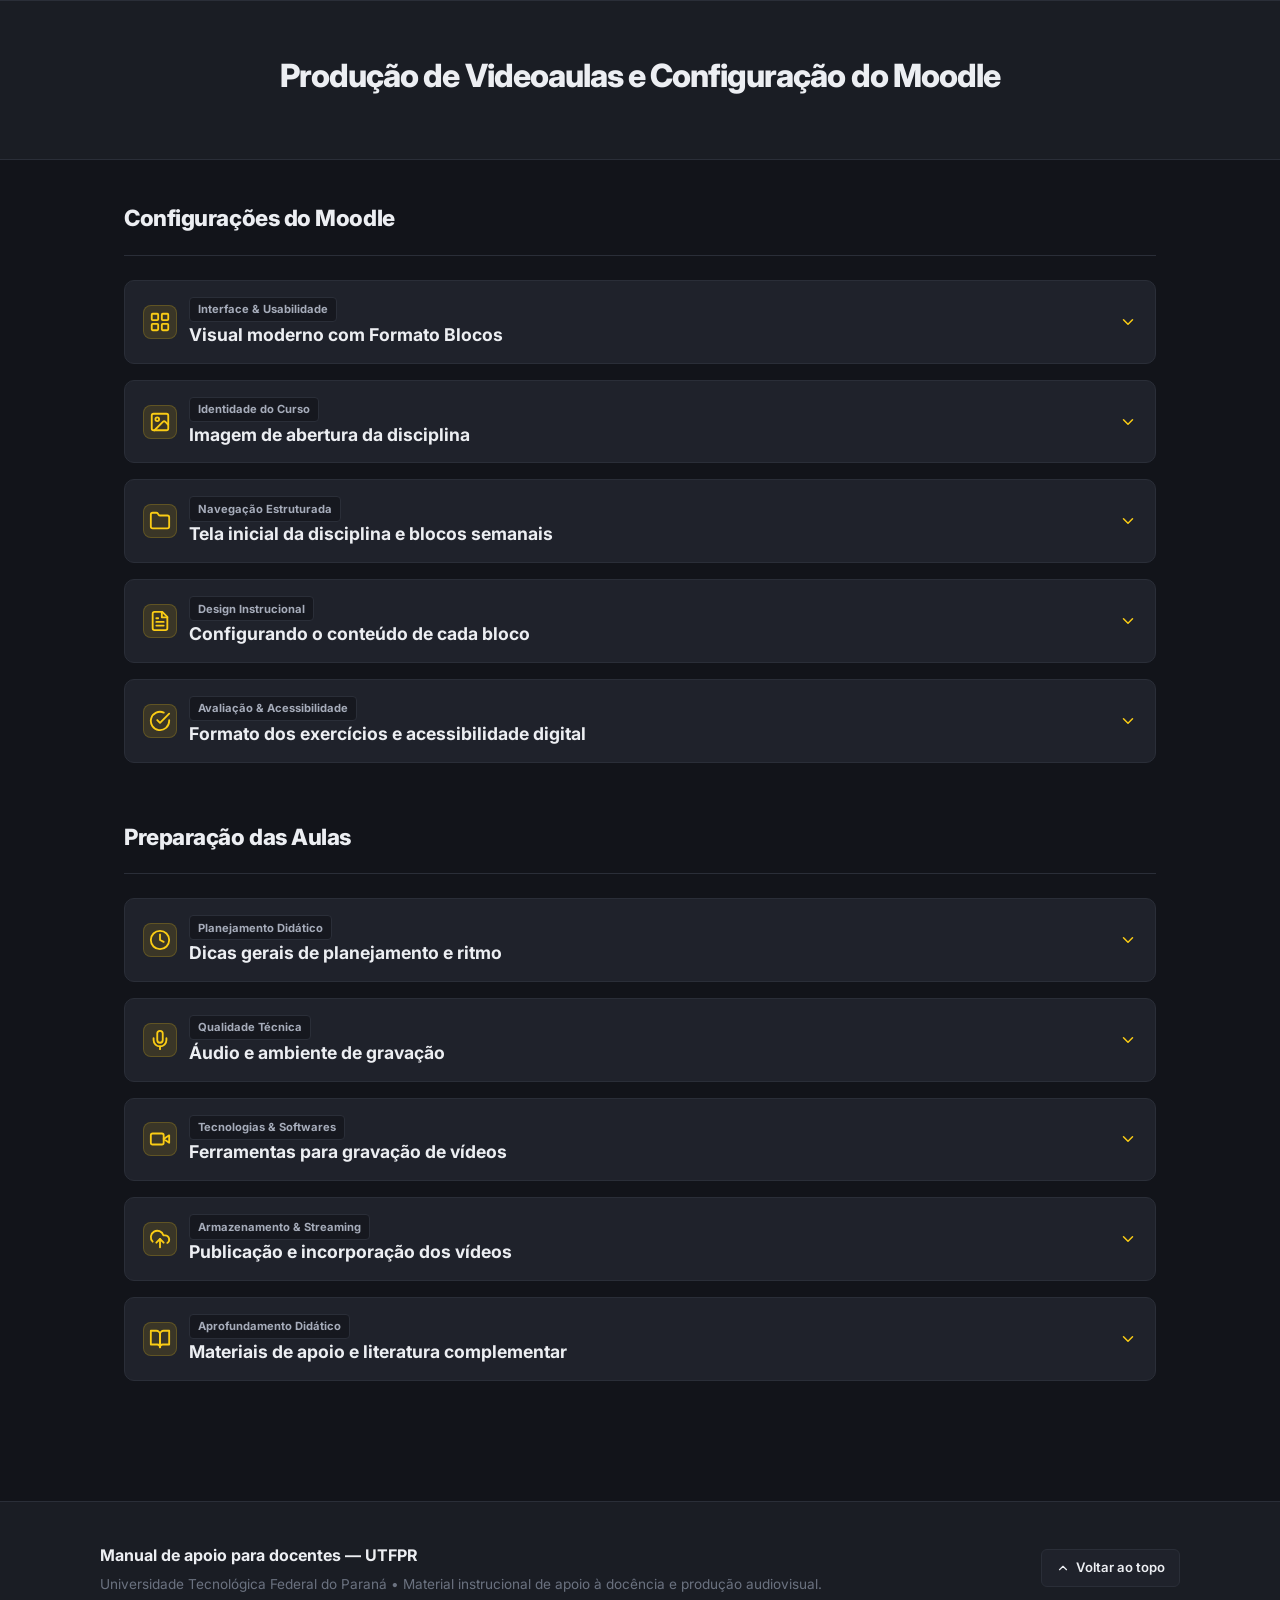
==== commit 679115bb: "Add files via upload" ====
--- a/index.html
+++ b/index.html
@@ -14,12 +14,6 @@
 
   <!-- Cabeçalho -->
   <header class="site-header">
-    <div class="nav-container">
-      <a href="#inicio" class="brand-mark">
-        <div class="brand-logo-icon" aria-hidden="true">M</div>
-        <span>Manual Docente</span>
-      </a>
-    </div>
   </header>
 
   <!-- Hero -->
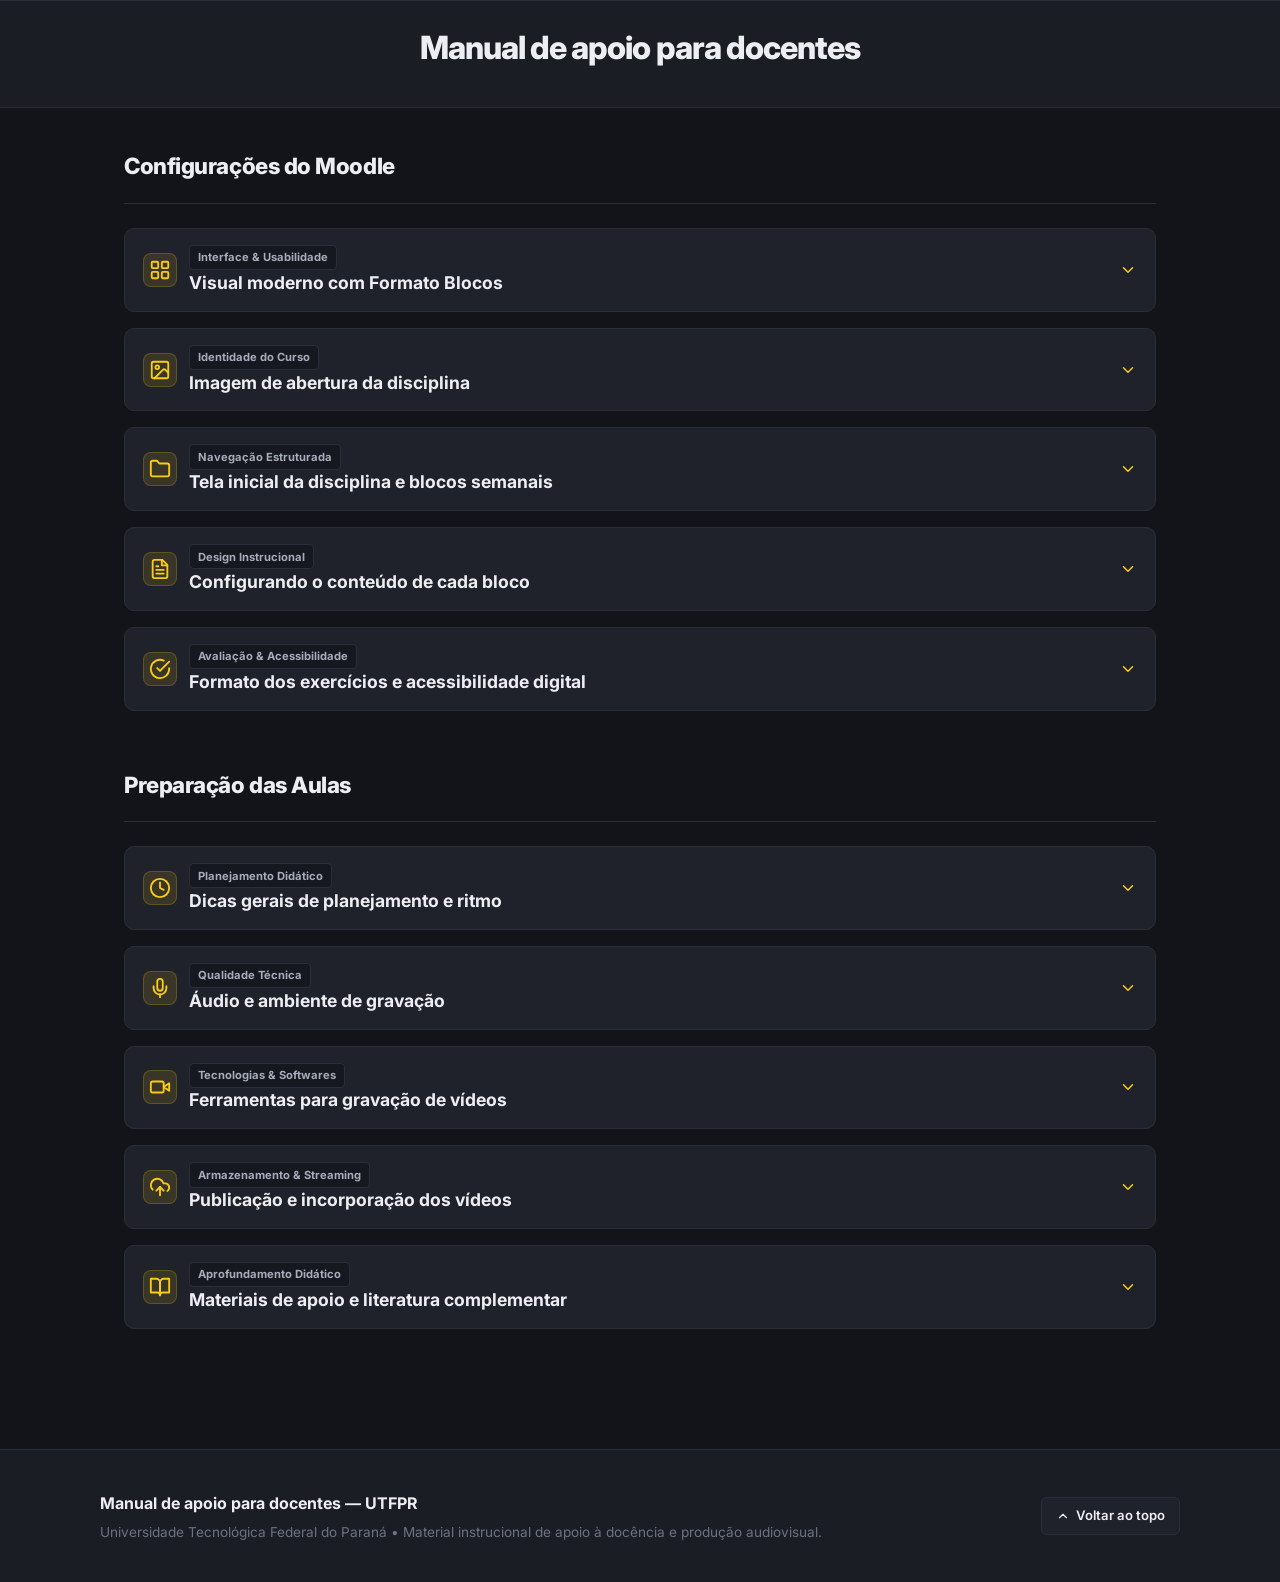
==== commit c8f02760: "Add files via upload" ====
--- a/index.html
+++ b/index.html
@@ -19,7 +19,7 @@
   <!-- Hero -->
   <section id="inicio" class="manual-hero">
     <div class="hero-inner">
-      <h1 class="manual-title">Produção de Videoaulas e Configuração do Moodle</h1>
+      <h1 class="manual-title">Manual de apoio para docentes</h1>
     </div>
   </section>
 
@@ -158,13 +158,13 @@
             Para incluir recursos e atividades, use o menu <strong>"Editar Bloco"</strong>.
           </p>
           <p class="card-body-text">
-            <strong>Exemplo recomendado:</strong> colocar o vídeo principal da semana com um resumo introdutório claro. Clicando nele, o vídeo toca direto na plataforma.
+            <strong>Exemplo:</strong> colocar o vídeo principal da semana com o tempo de duração. O resumo introdutório é opcional. Clicando nele, o vídeo executa direto na plataforma.
           </p>
           <img src="configDisciplina7.png" alt="Configuração do conteúdo interno de um bloco" class="card-image">
           <div class="callout-box info">
             <svg class="callout-icon" width="16" height="16" viewBox="0 0 24 24" fill="none" stroke="currentColor" stroke-width="2" stroke-linecap="round" stroke-linejoin="round"><circle cx="12" cy="12" r="10"/><path d="M12 16v-4"/><path d="M12 8h.01"/></svg>
             <div>
-              <em>Observação:</em> esse modelo de organização é uma sugestão que já foi testada e validada, mas pode ser adaptado à realidade de cada disciplina.
+              <em>Observação:</em> esse modelo de organização é apenas uma sugestão.
             </div>
           </div>
         </article>
--- a/style.css
+++ b/style.css
@@ -143,7 +143,7 @@
 .manual-hero {
   background: var(--bg-surface);
   border-bottom: 1px solid var(--border);
-  padding: 3.5rem 1.5rem 3rem;
+  padding: 1.75rem 1.5rem 1.5rem;
   text-align: center;
 }
 
